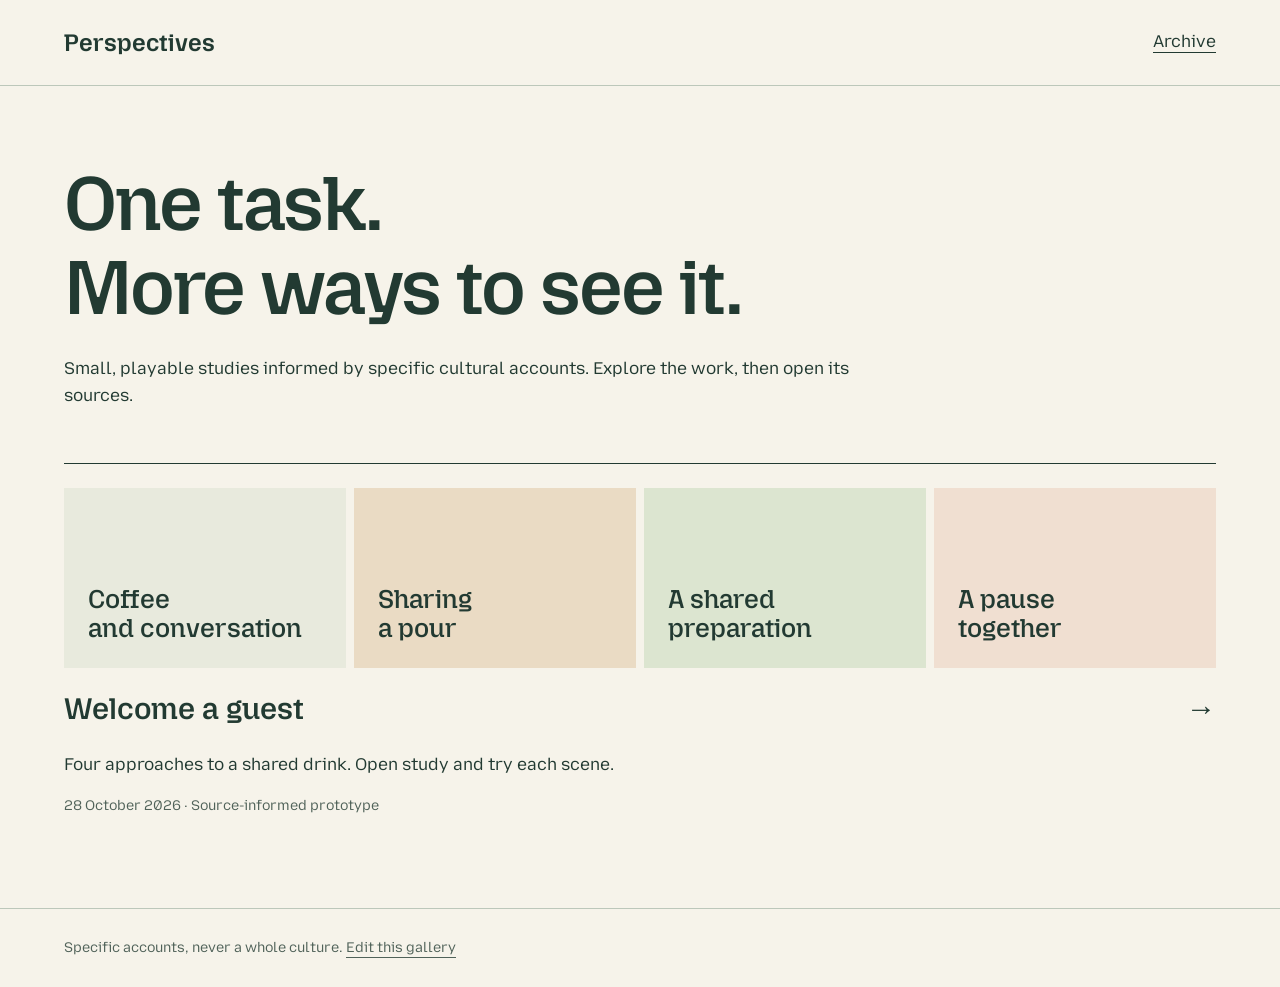
==== index.html @ 888a0df4 "feat: adds public interactive perspectives gallery" ====
<!doctype html><html lang="en"><head><meta charset="utf-8"><meta name="viewport" content="width=device-width,initial-scale=1"><title>Perspectives · Archive</title><link rel="stylesheet" href="style.css"></head><body><header><a href="./">Perspectives</a><nav aria-label="Main"><a href="./" aria-current="page">Archive</a></nav></header><main><h1>One task.<br>More ways to see it.</h1><p>Small, playable studies informed by specific cultural accounts. Explore the work, then open its sources.</p><section aria-label="Study archive"><a class="study-link" href="study.html"><div class="preview" aria-hidden="true"><span>Coffee<br>and conversation</span><span>Sharing<br>a pour</span><span>A shared<br>preparation</span><span>A pause<br>together</span></div><h2>Welcome a guest <span aria-hidden="true">→</span></h2><p>Four approaches to a shared drink. Open study and try each scene.</p></a><p class="meta">28 October 2026 · Source-informed prototype</p></section></main><footer>Specific accounts, never a whole culture. <a href="https://github.com/isas1/perspectives-gallery">Edit this gallery</a></footer></body></html>
---- style.css ----
@font-face{font-family:Headline;src:url('fonts/MozillaHeadline-Variable.ttf');font-weight:100 900;font-display:swap}@font-face{font-family:Text;src:url('fonts/MozillaText-Variable.ttf');font-weight:100 900;font-display:swap}:root{--paper:#f6f3ea;--ink:#223a32;--muted:#506259;--rule:#bcc7ba;color-scheme:light}*{box-sizing:border-box}body{margin:0;background:var(--paper);color:var(--ink);font:17px/1.6 Text,sans-serif}::selection{background:#c6d8aa}a{color:inherit;text-underline-offset:5px}a:hover{color:#8c482e}:focus-visible{outline:3px solid #93431c;outline-offset:5px}header,main,footer{max-width:1400px;margin:auto;padding:28px clamp(20px,5vw,64px)}header{display:flex;justify-content:space-between;border-bottom:1px solid var(--rule)}header>a{font:600 24px Headline,sans-serif;text-decoration:none}h1,h2,h3{font-family:Headline,sans-serif;line-height:1.1;text-wrap:balance}h1{font-size:clamp(44px,6vw,82px);font-weight:550;letter-spacing:-.025em;margin:48px 0 24px}h2{font-size:30px;font-weight:550}h3{font-size:21px;margin-top:28px}p{max-width:70ch}.meta{font-size:14px;color:var(--muted)}section{margin-top:54px}.study-link{display:block;text-decoration:none;border-top:1px solid var(--ink);padding-top:24px}.study-link h2{display:flex;justify-content:space-between}.preview{display:grid;grid-template-columns:repeat(4,1fr);gap:8px}.preview span{display:flex;align-items:end;min-height:180px;padding:24px;background:#e8eadd;font:500 26px/1.15 Headline,sans-serif}.preview span:nth-child(2){background:#eadbc4}.preview span:nth-child(3){background:#dce5d0}.preview span:nth-child(4){background:#f0dfd1}.scenes{display:grid;grid-template-columns:1fr 1fr;gap:48px 32px}.scenes article{min-width:0;border-top:1px solid var(--rule)}.scenes h2{margin-bottom:12px}.scenes .meta{min-height:66px}.canvas{border-radius:12px}.canvas svg{display:block;width:100%;height:auto}.canvas text{font:15px Text,sans-serif;fill:var(--ink)}.controls{display:flex;flex-wrap:wrap;gap:8px;margin-top:16px}button{font:inherit;font-size:14px;cursor:pointer;min-height:44px;padding:10px 14px;color:var(--ink);background:transparent;border:1px solid var(--ink);border-radius:6px}button:hover{background:#e8eadd}.status{font-size:14px;min-height:48px;color:var(--muted)}summary{cursor:pointer;min-height:44px;padding:12px 0;text-decoration:underline;text-underline-offset:5px}details{font-size:15px;border-top:1px solid var(--rule)}.comparison{border-top:1px solid var(--ink);padding-top:28px}footer{margin-top:48px;border-top:1px solid var(--rule);font-size:14px;color:var(--muted)}@media(max-width:650px){.scenes{grid-template-columns:1fr}.preview{grid-template-columns:1fr 1fr}.preview span{min-height:120px;font-size:21px;padding:16px}.scenes .meta{min-height:0}h1{margin-top:28px}.status{min-height:0}}@media(prefers-reduced-motion:reduce){*,*::before,*::after{animation:none!important;transition:none!important}}
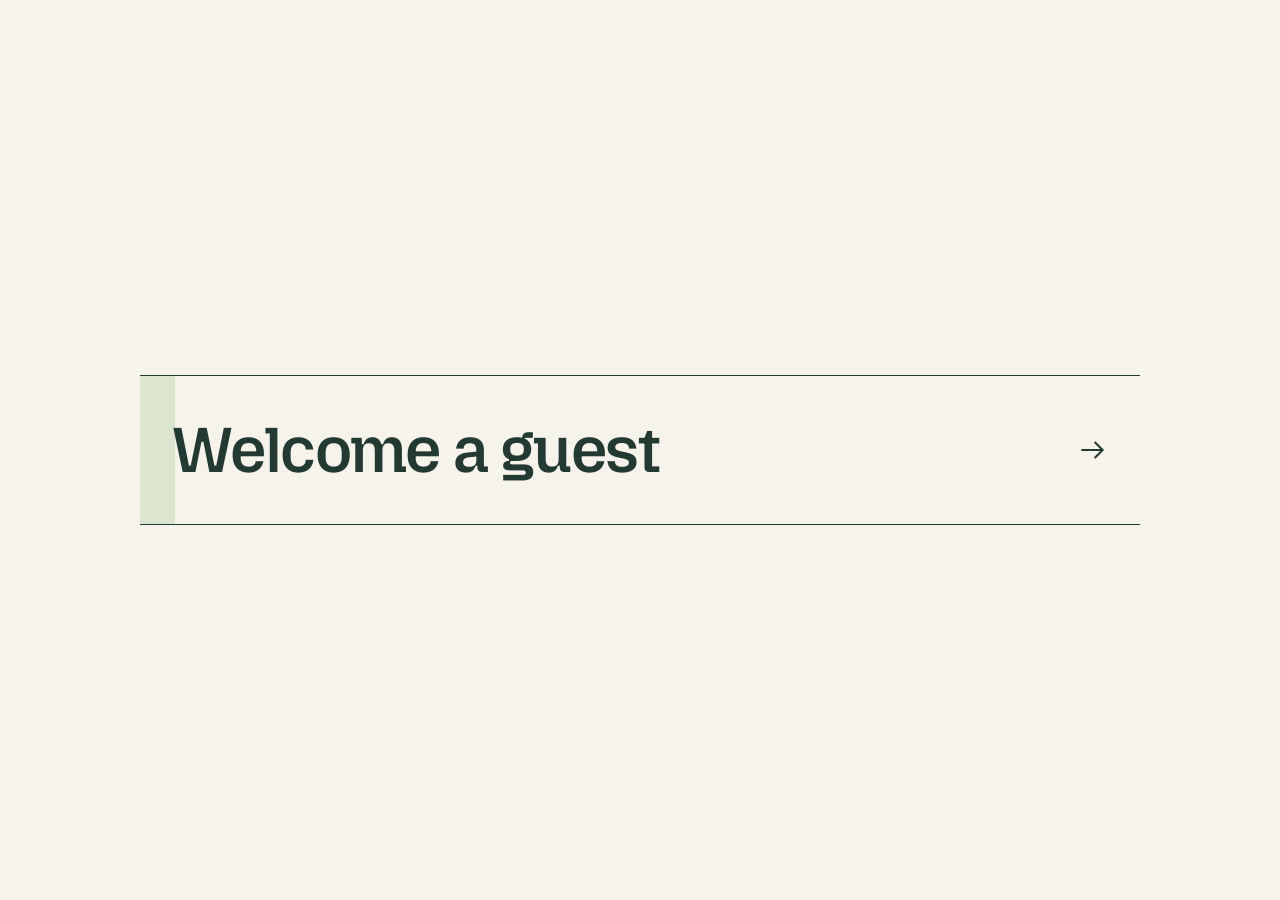
==== commit 4d76ab93: "style: simplifies archive and fills study with country blocks" ====
--- a/index.html
+++ b/index.html
@@ -1 +1 @@
-<!doctype html><html lang="en"><head><meta charset="utf-8"><meta name="viewport" content="width=device-width,initial-scale=1"><title>Perspectives · Archive</title><link rel="stylesheet" href="style.css"></head><body><header><a href="./">Perspectives</a><nav aria-label="Main"><a href="./" aria-current="page">Archive</a></nav></header><main><h1>One task.<br>More ways to see it.</h1><p>Small, playable studies informed by specific cultural accounts. Explore the work, then open its sources.</p><section aria-label="Study archive"><a class="study-link" href="study.html"><div class="preview" aria-hidden="true"><span>Coffee<br>and conversation</span><span>Sharing<br>a pour</span><span>A shared<br>preparation</span><span>A pause<br>together</span></div><h2>Welcome a guest <span aria-hidden="true">→</span></h2><p>Four approaches to a shared drink. Open study and try each scene.</p></a><p class="meta">28 October 2026 · Source-informed prototype</p></section></main><footer>Specific accounts, never a whole culture. <a href="https://github.com/isas1/perspectives-gallery">Edit this gallery</a></footer></body></html>
+<!doctype html><html lang="en"><head><meta charset="utf-8"><meta name="viewport" content="width=device-width,initial-scale=1"><title>Perspectives · Archive</title><link rel="stylesheet" href="style.css"></head><body class="archive-page"><main aria-label="Study archive"><ul class="archive-list"><li><a class="study-link" href="study.html"><span class="slab-fill" aria-hidden="true"></span><span class="slab-title">Welcome a guest</span><svg class="slab-arrow" viewBox="0 0 24 24" fill="none" stroke="currentColor" stroke-width="1.5" aria-hidden="true"><path d="M4 12h16m-6-6 6 6-6 6"/></svg></a></li></ul></main></body></html>
--- a/style.css
+++ b/style.css
@@ -1 +1,41 @@
-@font-face{font-family:Headline;src:url('fonts/MozillaHeadline-Variable.ttf');font-weight:100 900;font-display:swap}@font-face{font-family:Text;src:url('fonts/MozillaText-Variable.ttf');font-weight:100 900;font-display:swap}:root{--paper:#f6f3ea;--ink:#223a32;--muted:#506259;--rule:#bcc7ba;color-scheme:light}*{box-sizing:border-box}body{margin:0;background:var(--paper);color:var(--ink);font:17px/1.6 Text,sans-serif}::selection{background:#c6d8aa}a{color:inherit;text-underline-offset:5px}a:hover{color:#8c482e}:focus-visible{outline:3px solid #93431c;outline-offset:5px}header,main,footer{max-width:1400px;margin:auto;padding:28px clamp(20px,5vw,64px)}header{display:flex;justify-content:space-between;border-bottom:1px solid var(--rule)}header>a{font:600 24px Headline,sans-serif;text-decoration:none}h1,h2,h3{font-family:Headline,sans-serif;line-height:1.1;text-wrap:balance}h1{font-size:clamp(44px,6vw,82px);font-weight:550;letter-spacing:-.025em;margin:48px 0 24px}h2{font-size:30px;font-weight:550}h3{font-size:21px;margin-top:28px}p{max-width:70ch}.meta{font-size:14px;color:var(--muted)}section{margin-top:54px}.study-link{display:block;text-decoration:none;border-top:1px solid var(--ink);padding-top:24px}.study-link h2{display:flex;justify-content:space-between}.preview{display:grid;grid-template-columns:repeat(4,1fr);gap:8px}.preview span{display:flex;align-items:end;min-height:180px;padding:24px;background:#e8eadd;font:500 26px/1.15 Headline,sans-serif}.preview span:nth-child(2){background:#eadbc4}.preview span:nth-child(3){background:#dce5d0}.preview span:nth-child(4){background:#f0dfd1}.scenes{display:grid;grid-template-columns:1fr 1fr;gap:48px 32px}.scenes article{min-width:0;border-top:1px solid var(--rule)}.scenes h2{margin-bottom:12px}.scenes .meta{min-height:66px}.canvas{border-radius:12px}.canvas svg{display:block;width:100%;height:auto}.canvas text{font:15px Text,sans-serif;fill:var(--ink)}.controls{display:flex;flex-wrap:wrap;gap:8px;margin-top:16px}button{font:inherit;font-size:14px;cursor:pointer;min-height:44px;padding:10px 14px;color:var(--ink);background:transparent;border:1px solid var(--ink);border-radius:6px}button:hover{background:#e8eadd}.status{font-size:14px;min-height:48px;color:var(--muted)}summary{cursor:pointer;min-height:44px;padding:12px 0;text-decoration:underline;text-underline-offset:5px}details{font-size:15px;border-top:1px solid var(--rule)}.comparison{border-top:1px solid var(--ink);padding-top:28px}footer{margin-top:48px;border-top:1px solid var(--rule);font-size:14px;color:var(--muted)}@media(max-width:650px){.scenes{grid-template-columns:1fr}.preview{grid-template-columns:1fr 1fr}.preview span{min-height:120px;font-size:21px;padding:16px}.scenes .meta{min-height:0}h1{margin-top:28px}.status{min-height:0}}@media(prefers-reduced-motion:reduce){*,*::before,*::after{animation:none!important;transition:none!important}}
+@font-face{font-family:Headline;src:url('fonts/MozillaHeadline-Variable.ttf');font-weight:100 900;font-display:swap}
+@font-face{font-family:Text;src:url('fonts/MozillaText-Variable.ttf');font-weight:100 900;font-display:swap}
+:root{--paper:#f6f3ea;--ink:#223a32;--rule:#bcc7ba;--ease:cubic-bezier(.16,1,.3,1);color-scheme:light}
+*{box-sizing:border-box}body{margin:0;background:var(--paper);color:var(--ink);font:16px/1.6 Text,sans-serif}a{color:inherit;text-underline-offset:5px}a:hover{color:#8c482e}::selection{background:#c6d8aa}:focus-visible{outline:3px solid #93431c;outline-offset:4px}h1,h2,h3{font-family:Headline,sans-serif;line-height:1.15;font-weight:550}button,summary,a{touch-action:manipulation}button{font:inherit;min-height:44px;padding:8px 12px;border:1px solid var(--rule);border-radius:6px;background:transparent;color:inherit;cursor:pointer}button:hover{background:#e8eadd}summary{cursor:pointer;min-height:44px;display:flex;align-items:center}.sr-only{position:absolute;width:1px;height:1px;overflow:hidden;clip-path:inset(50%);white-space:nowrap}
+/* Archive: only real studies, in folded navigation slabs. */
+.archive-page{min-height:100svh;display:grid;place-items:center}
+.archive-page main{width:min(100% - 48px,1000px)}
+.archive-list{list-style:none;margin:0;padding:0;border-top:1px solid var(--ink)}
+.archive-list li{border-bottom:1px solid var(--ink)}
+.study-link{position:relative;isolation:isolate;overflow:hidden;display:flex;align-items:center;justify-content:space-between;gap:24px;min-height:148px;padding:30px 32px;text-decoration:none;transition:min-height .65s var(--ease),color .3s}
+.slab-fill{position:absolute;inset:0;background:#dce5d0;transform:scaleX(.035);transform-origin:left;transition:transform .75s var(--ease);z-index:-1}
+.slab-title{font:550 clamp(28px,5vw,64px)/1.1 Headline,sans-serif;letter-spacing:-.025em;transition:transform .65s var(--ease);transform-origin:left center}
+.slab-arrow{width:32px;height:32px;flex-shrink:0;transition:transform .65s var(--ease)}
+.study-link:hover,.study-link:focus-visible{min-height:208px;color:var(--ink)}
+.study-link:hover .slab-fill,.study-link:focus-visible .slab-fill{transform:scaleX(1)}
+.study-link:hover .slab-title,.study-link:focus-visible .slab-title{transform:translateX(8px)}
+.study-link:hover .slab-arrow,.study-link:focus-visible .slab-arrow{transform:translateX(6px)}
+/* Study: four edge-to-edge blocks, no content below the screen. */
+.study-page{height:100svh;overflow:hidden;display:flex;flex-direction:column}
+.study-bar{height:68px;flex-shrink:0;display:grid;grid-template-columns:1fr auto 1fr;align-items:center;padding:0 24px;border-bottom:1px solid var(--rule);gap:16px;position:relative;z-index:5}
+.study-bar a,.study-info>summary{font-size:13px;min-height:44px;display:flex;align-items:center;text-decoration:none}
+.study-bar h1{font-size:23px;margin:0;letter-spacing:-.02em}
+.study-info{justify-self:end}.study-info>summary{list-style:none}.study-info>summary::-webkit-details-marker{display:none}
+.info-panel{position:absolute;right:16px;top:62px;max-height:calc(100svh - 86px);width:min(620px,calc(100vw - 32px));overflow:auto;overscroll-behavior:contain;background:var(--paper);border:1px solid var(--rule);padding:24px;box-shadow:0 18px 36px #223a3220;font-size:14px}
+.info-panel p{max-width:70ch}.info-panel details{border-top:1px solid var(--rule)}.info-panel summary{text-decoration:underline;text-underline-offset:4px}.info-panel h2{font-size:24px}.info-panel h3{font-size:18px}.controls{display:flex;flex-wrap:wrap;gap:8px;padding:16px 0}.meta{color:#506259}
+.study-page main{flex:1;min-height:0}
+.scenes{height:100%;display:grid;grid-template-columns:repeat(4,minmax(0,1fr))}
+.scenes article{min-width:0;min-height:0}
+.visual-card{height:100%;position:relative;overflow:hidden;background:var(--country-paper);color:var(--card-ink);border-right:1px solid #223a3215}
+.card-heading{position:absolute;top:28px;left:28px;right:28px;pointer-events:none;z-index:3}
+.card-heading h2{font-size:clamp(28px,3vw,48px);margin:0;letter-spacing:-.025em}
+.canvas{position:absolute;inset:0;cursor:crosshair;--lens-x:50%;--lens-y:52%;--radius:0px;isolation:isolate}
+.scene-base{display:none}.scene-reveal{position:absolute;inset:0;display:flex;align-items:center;justify-content:center;background:var(--card-paper);clip-path:circle(var(--radius) at var(--lens-x) var(--lens-y));transition:clip-path .55s var(--ease);overflow:hidden}
+.canvas svg{width:calc(100% - 16px);max-width:560px;height:auto;flex-shrink:0}.canvas text{font:15px Text,sans-serif;fill:var(--scene-ink)}
+.lens-ring{position:absolute;left:var(--lens-x);top:var(--lens-y);width:calc(var(--radius)*2);height:calc(var(--radius)*2);border:1px solid color-mix(in srgb,var(--card-ink) 35%,transparent);border-radius:50%;transform:translate(-50%,-50%);pointer-events:none;opacity:0;transition:width .55s var(--ease),height .55s var(--ease),opacity .2s}
+@media(hover:hover){.loupe:hover{--radius:150px}.loupe:hover .lens-ring{opacity:1}}
+.loupe:focus-visible{outline-offset:-5px;--radius:150px}.loupe:focus-visible .lens-ring{opacity:1}
+.loupe.expanded,.loupe.expanded:hover,.loupe.expanded:focus-visible{--radius:150vmax}.loupe.expanded .lens-ring{opacity:0}
+@media(max-width:800px){.scenes{grid-template-columns:repeat(2,minmax(0,1fr));grid-template-rows:repeat(2,minmax(0,1fr))}.visual-card{border-bottom:1px solid #223a3215}.card-heading{top:20px;left:20px;right:16px}.card-heading h2{font-size:30px}.canvas svg{margin-top:30px}.study-bar{padding:0 16px;gap:10px}.study-bar h1{font-size:19px}}
+@media(max-width:400px){.card-heading{top:18px;left:16px}.card-heading h2{font-size:26px}.study-bar h1{font-size:17px}.archive-page main{width:calc(100% - 32px)}.study-link{padding:24px 20px}.slab-arrow{width:24px}}
+@media(prefers-reduced-motion:reduce){*,*::before,*::after{animation:none!important;transition:none!important}}
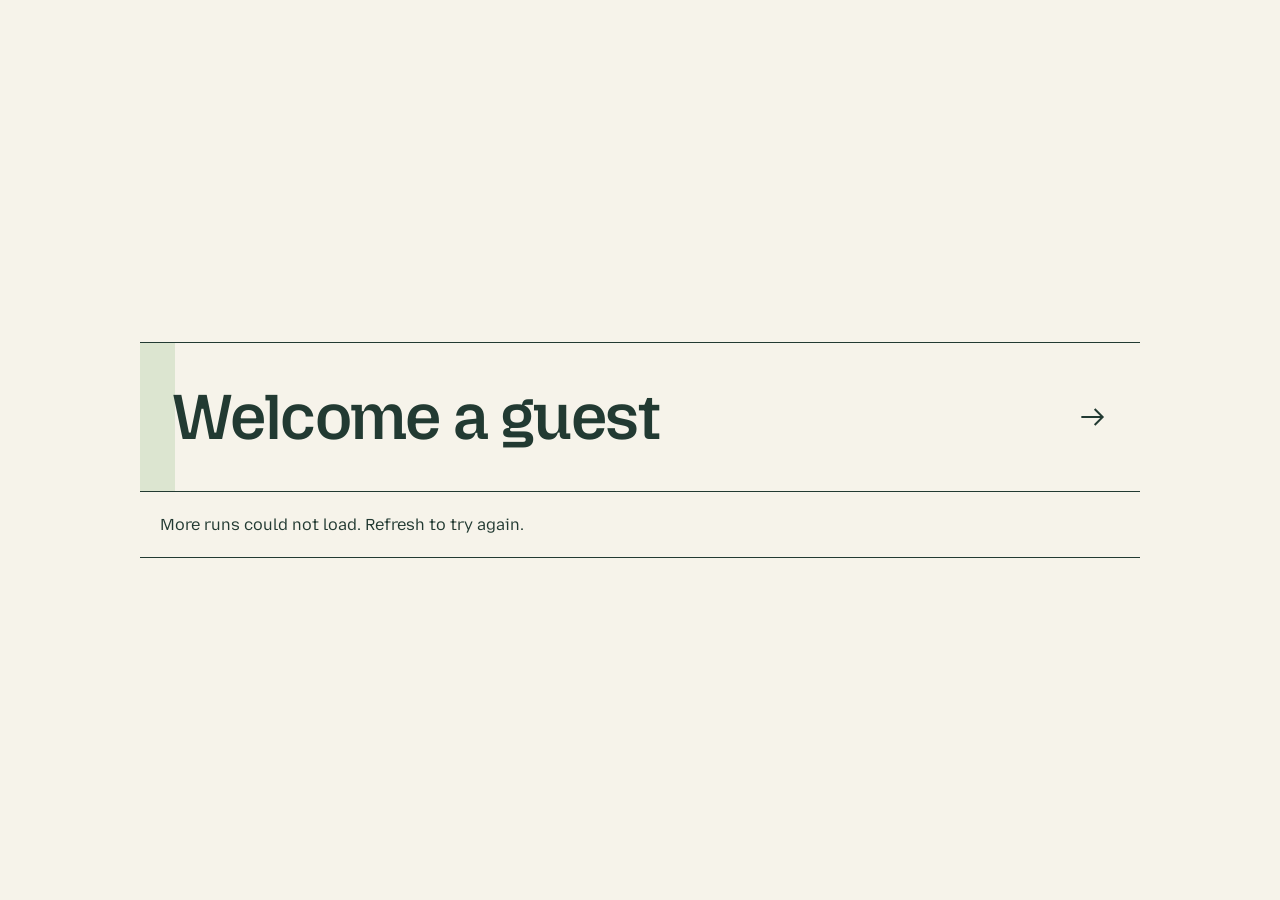
==== commit f59e9de9: "feat: adds card context and browsable archived runs" ====
--- a/index.html
+++ b/index.html
@@ -1 +1 @@
-<!doctype html><html lang="en"><head><meta charset="utf-8"><meta name="viewport" content="width=device-width,initial-scale=1"><title>Perspectives · Archive</title><link rel="stylesheet" href="style.css"></head><body class="archive-page"><main aria-label="Study archive"><ul class="archive-list"><li><a class="study-link" href="study.html"><span class="slab-fill" aria-hidden="true"></span><span class="slab-title">Welcome a guest</span><svg class="slab-arrow" viewBox="0 0 24 24" fill="none" stroke="currentColor" stroke-width="1.5" aria-hidden="true"><path d="M4 12h16m-6-6 6 6-6 6"/></svg></a></li></ul></main></body></html>+<!doctype html><html lang="en"><head><meta charset="utf-8"><meta name="viewport" content="width=device-width,initial-scale=1"><title>Perspectives · Archive</title><link rel="stylesheet" href="style.css"><script type="module" src="archive.js"></script></head><body class="archive-page"><main aria-label="Study archive"><ul class="archive-list"><li><a class="study-link" href="study.html"><span class="slab-fill" aria-hidden="true"></span><span class="slab-title">Welcome a guest</span><svg class="slab-arrow" viewBox="0 0 24 24" fill="none" stroke="currentColor" stroke-width="1.5" aria-hidden="true"><path d="M4 12h16m-6-6 6 6-6 6"/></svg></a></li></ul></main></body></html>
--- a/style.css
+++ b/style.css
@@ -39,3 +39,11 @@
 @media(max-width:800px){.scenes{grid-template-columns:repeat(2,minmax(0,1fr));grid-template-rows:repeat(2,minmax(0,1fr))}.visual-card{border-bottom:1px solid #223a3215}.card-heading{top:20px;left:20px;right:16px}.card-heading h2{font-size:30px}.canvas svg{margin-top:30px}.study-bar{padding:0 16px;gap:10px}.study-bar h1{font-size:19px}}
 @media(max-width:400px){.card-heading{top:18px;left:16px}.card-heading h2{font-size:26px}.study-bar h1{font-size:17px}.archive-page main{width:calc(100% - 32px)}.study-link{padding:24px 20px}.slab-arrow{width:24px}}
 @media(prefers-reduced-motion:reduce){*,*::before,*::after{animation:none!important;transition:none!important}}
+
+.card-heading p{font-size:14px;line-height:1.5;max-width:30ch;margin:14px 0 0;text-wrap:pretty}
+@media(max-width:800px){.card-heading p{font-size:13px;line-height:1.45;margin-top:10px}}
+
+/* Published runs remain a plain list; study type stays explicit. */
+.archive-page main{padding:48px 0}.slab-title{display:block}.slab-meta{display:block;font-size:13px;margin-top:12px;color:#506259}.archive-error{padding:20px}
+.run-page .study-bar{height:auto;min-height:68px;grid-template-columns:auto 1fr;padding:16px 24px}.run-page .study-bar h1{font-size:23px;text-align:right}.run-page main{max-width:1200px;margin:auto;padding:32px 24px}.run-intro{max-width:760px;margin:0 auto 48px}.run-intro h2{font-size:30px}.run-intro img{width:100%;height:auto;display:block;margin-top:24px}.idea-results{display:grid;grid-template-columns:repeat(2,minmax(0,1fr));gap:48px}.idea-results article{min-width:0;border-top:1px solid var(--rule);padding-top:24px}.idea-results h2{font-size:28px}.idea-results h3{font-size:17px;margin:28px 0 8px}.idea-results p{max-width:70ch;margin:0 0 16px}.idea-results details{border-top:1px solid var(--rule)}
+@media(max-width:650px){.idea-results{grid-template-columns:1fr;gap:32px}.run-page main{padding:24px 18px}.run-page .study-bar h1{font-size:18px}.slab-meta{font-size:12px}}
